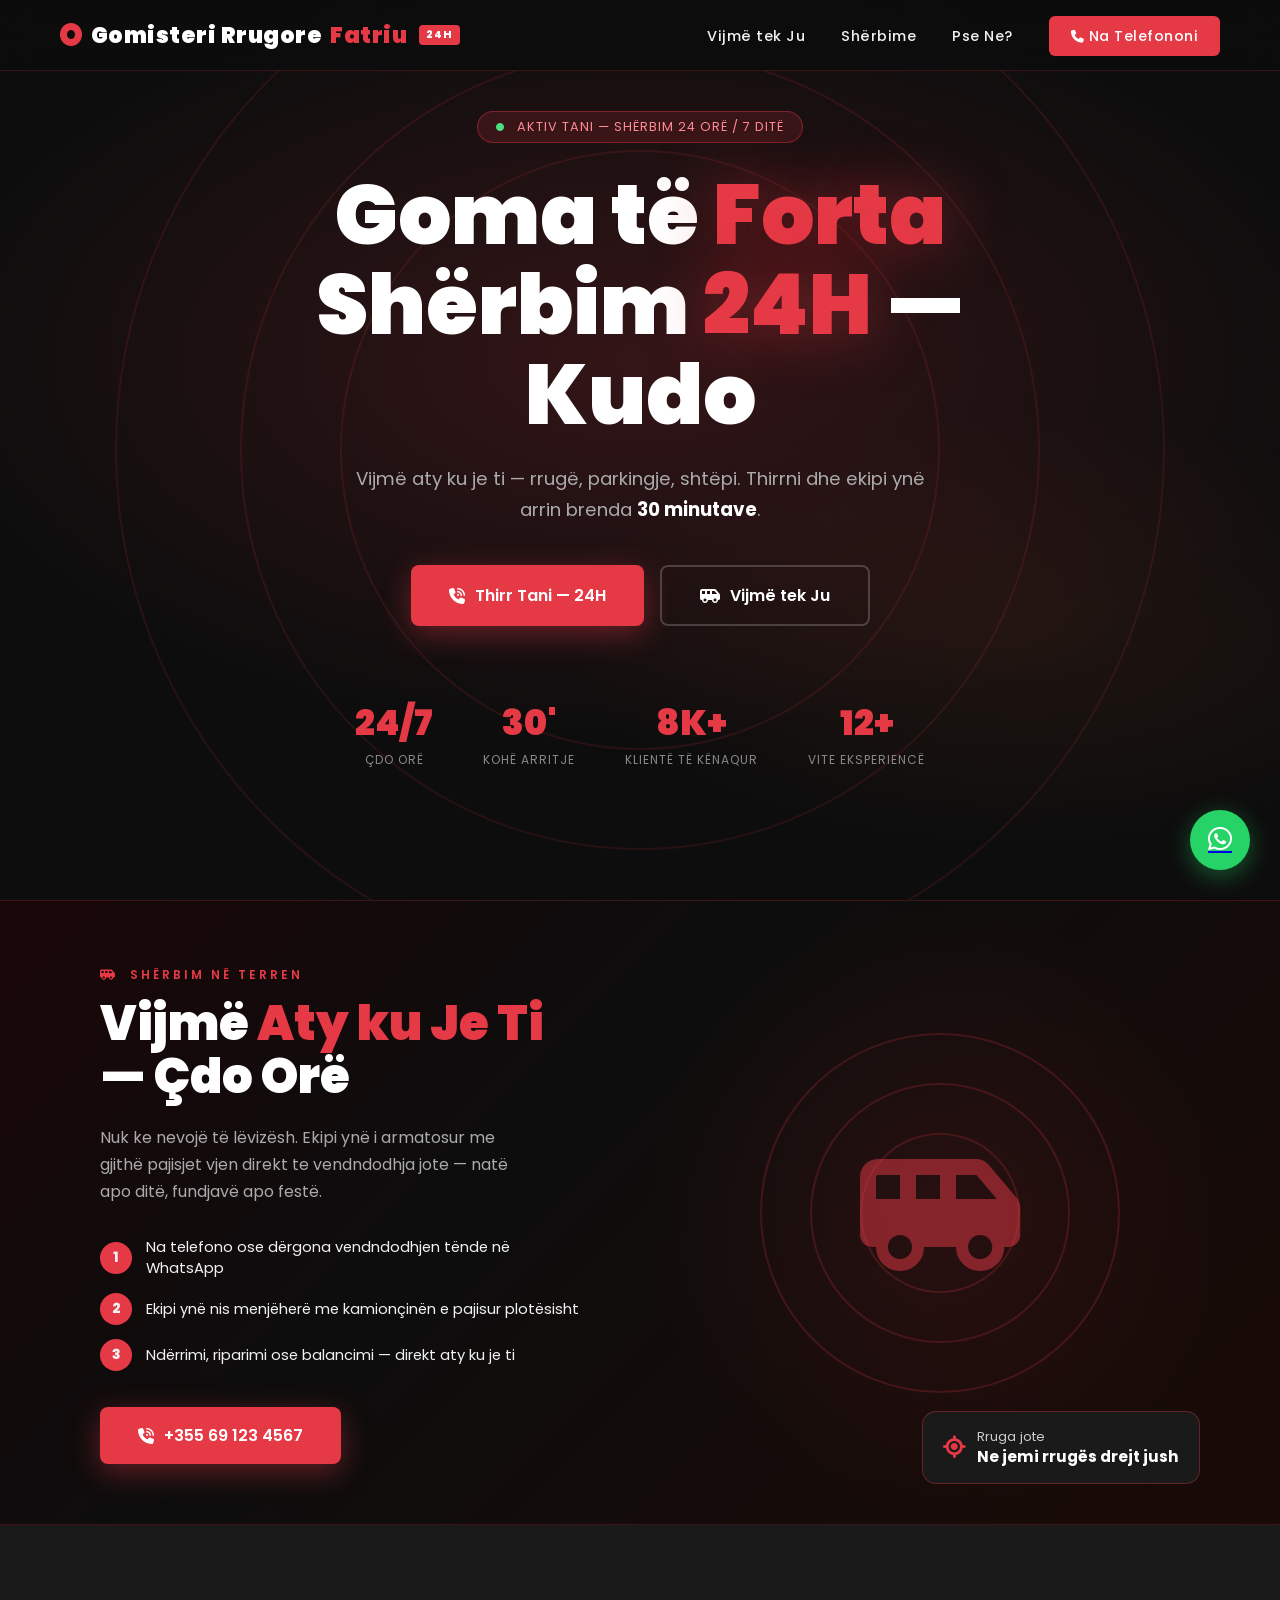
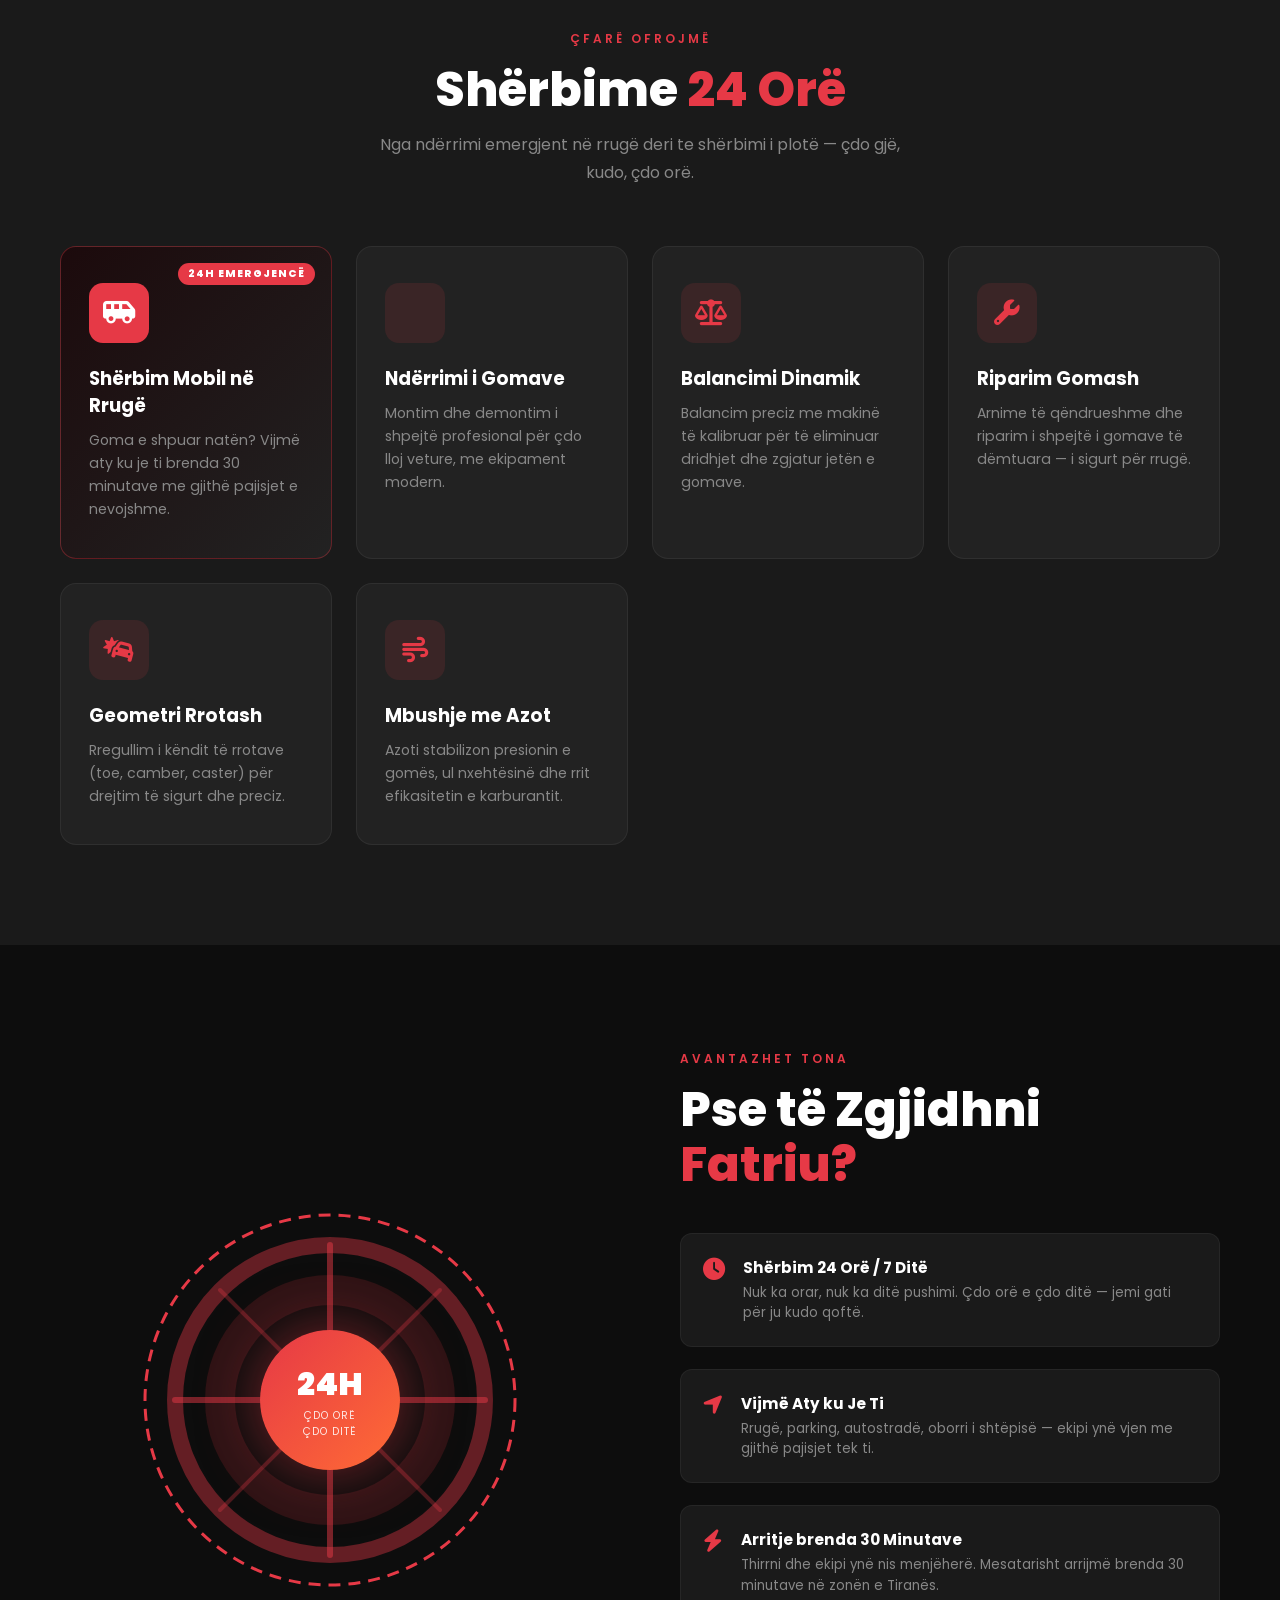
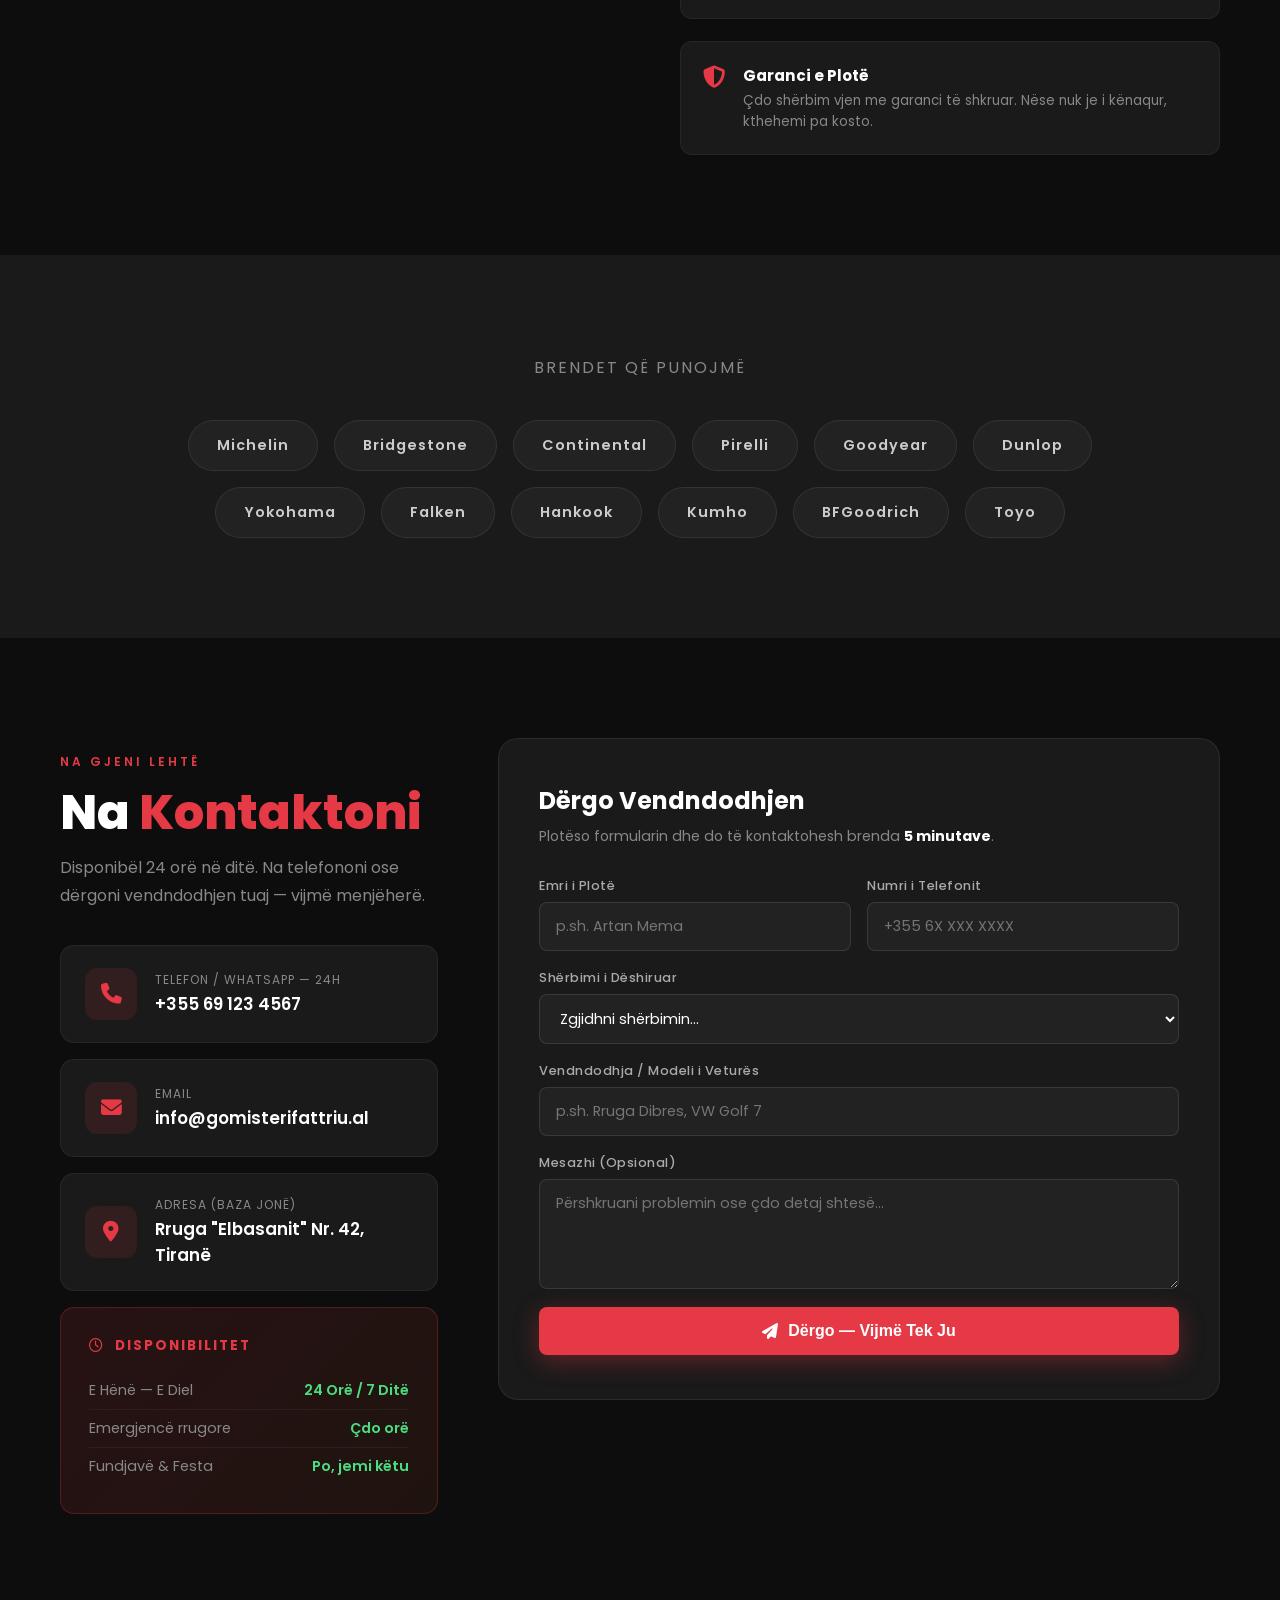
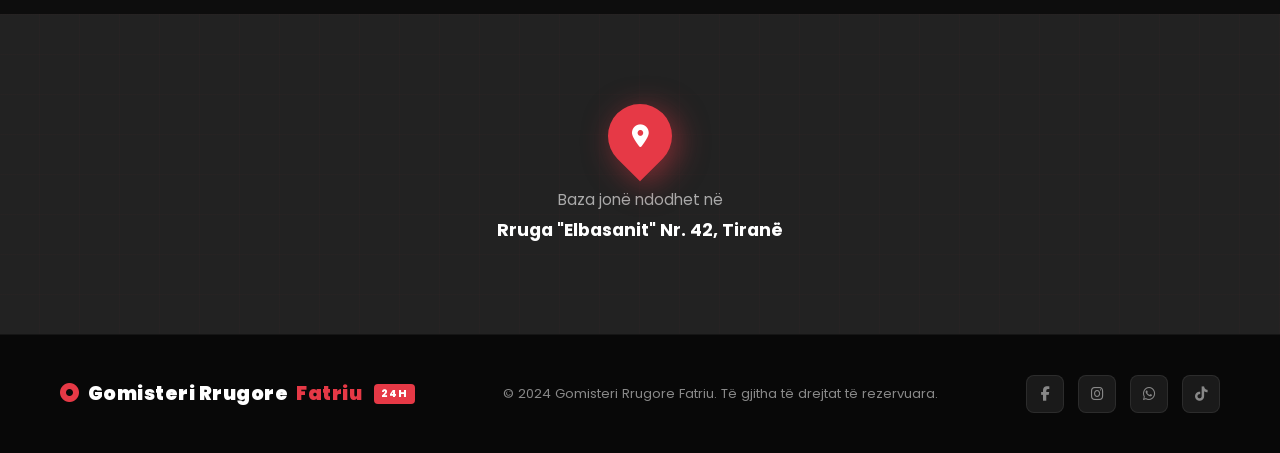
==== index.html @ 4b3119c3 "Split index.html into 9 separate section partials loaded via fetch" ====
<!DOCTYPE html>
<html lang="sq">
<head>
  <meta charset="UTF-8" />
  <meta name="viewport" content="width=device-width, initial-scale=1.0" />
  <title>Gomisteri Rrugore Fatriu – Shërbim 24H</title>

  <!-- Fonts & Icons -->
  <link href="https://fonts.googleapis.com/css2?family=Poppins:wght@300;400;600;700;900&display=swap" rel="stylesheet" />
  <link rel="stylesheet" href="https://cdnjs.cloudflare.com/ajax/libs/font-awesome/6.5.0/css/all.min.css" />

  <!-- Styles (one file per section) -->
  <link rel="stylesheet" href="css/base.css" />
  <link rel="stylesheet" href="css/navbar.css" />
  <link rel="stylesheet" href="css/hero.css" />
  <link rel="stylesheet" href="css/mobile.css" />
  <link rel="stylesheet" href="css/services.css" />
  <link rel="stylesheet" href="css/why-us.css" />
  <link rel="stylesheet" href="css/brands.css" />
  <link rel="stylesheet" href="css/contact.css" />
  <link rel="stylesheet" href="css/footer.css" />
  <link rel="stylesheet" href="css/responsive.css" />
</head>
<body>

  <!-- Sections are loaded dynamically by js/loader.js -->
  <div data-section="navbar"></div>
  <div data-section="hero"></div>
  <div data-section="mobile"></div>
  <div data-section="services"></div>
  <div data-section="why-us"></div>
  <div data-section="brands"></div>
  <div data-section="contact"></div>
  <div data-section="map"></div>
  <div data-section="footer"></div>

  <!-- main.js first (defines initApp + submitForm), loader.js second (calls initApp) -->
  <script src="js/main.js"></script>
  <script src="js/loader.js"></script>
</body>
</html>
---- css/base.css ----
*, *::before, *::after { margin: 0; padding: 0; box-sizing: border-box; }

:root {
  --red:    #e63946;
  --dark:   #0d0d0d;
  --dark2:  #1a1a1a;
  --dark3:  #222;
  --gray:   #888;
  --light:  #f1f1f1;
  --white:  #fff;
  --accent: #ff6b35;
  --green:  #25d366;
}

html { scroll-behavior: smooth; }

body {
  font-family: 'Poppins', sans-serif;
  background: var(--dark);
  color: var(--white);
  overflow-x: hidden;
}

::-webkit-scrollbar { width: 6px; }
::-webkit-scrollbar-track { background: var(--dark); }
::-webkit-scrollbar-thumb { background: var(--red); border-radius: 3px; }

section { padding: 100px 60px; }

.section-label {
  display: inline-block;
  font-size: .75rem;
  letter-spacing: 3px;
  text-transform: uppercase;
  color: var(--red);
  font-weight: 600;
  margin-bottom: 14px;
}

.section-title {
  font-size: clamp(2rem, 4vw, 3rem);
  font-weight: 800;
  line-height: 1.15;
}

.section-title span { color: var(--red); }

.section-sub {
  color: var(--gray);
  margin-top: 14px;
  font-size: 1rem;
  line-height: 1.7;
  max-width: 520px;
}

.btn-primary {
  background: var(--red);
  color: var(--white);
  padding: 16px 38px;
  border-radius: 8px;
  font-size: 1rem;
  font-weight: 600;
  text-decoration: none;
  border: none;
  cursor: pointer;
  transition: all .25s;
  box-shadow: 0 8px 30px rgba(230,57,70,0.4);
  display: inline-flex;
  align-items: center;
  gap: 10px;
}
.btn-primary:hover {
  background: #c9232f;
  transform: translateY(-3px);
  box-shadow: 0 14px 40px rgba(230,57,70,0.5);
}

.btn-secondary {
  background: transparent;
  color: var(--white);
  padding: 16px 38px;
  border-radius: 8px;
  font-size: 1rem;
  font-weight: 600;
  text-decoration: none;
  border: 2px solid rgba(255,255,255,0.2);
  cursor: pointer;
  transition: all .25s;
  display: inline-flex;
  align-items: center;
  gap: 10px;
}
.btn-secondary:hover { border-color: var(--red); color: var(--red); transform: translateY(-3px); }

@keyframes fadeUp {
  from { opacity: 0; transform: translateY(30px); }
  to   { opacity: 1; transform: translateY(0); }
}

.reveal {
  opacity: 0;
  transform: translateY(40px);
  transition: opacity .7s ease, transform .7s ease;
}
.reveal.visible { opacity: 1; transform: translateY(0); }
---- css/navbar.css ----
nav {
  position: fixed;
  top: 0;
  width: 100%;
  z-index: 1000;
  display: flex;
  align-items: center;
  justify-content: space-between;
  padding: 18px 60px;
  background: rgba(13,13,13,0.92);
  backdrop-filter: blur(12px);
  border-bottom: 1px solid rgba(230,57,70,0.2);
  transition: all .3s;
}

.logo {
  font-size: 1.4rem;
  font-weight: 900;
  letter-spacing: .5px;
  color: var(--white);
  text-decoration: none;
  display: flex;
  align-items: center;
  gap: 8px;
}
.logo span { color: var(--red); }

.logo .badge-24 {
  background: var(--red);
  color: var(--white);
  font-size: .65rem;
  font-weight: 800;
  padding: 2px 7px;
  border-radius: 4px;
  letter-spacing: 1px;
  margin-left: 4px;
}

.nav-links {
  display: flex;
  gap: 36px;
  list-style: none;
  align-items: center;
}

.nav-links a {
  color: var(--light);
  text-decoration: none;
  font-size: .9rem;
  font-weight: 500;
  letter-spacing: .5px;
  transition: color .2s;
}
.nav-links a:hover { color: var(--red); }

.nav-cta {
  background: var(--red);
  color: var(--white) !important;
  padding: 10px 22px;
  border-radius: 6px;
  transition: background .2s, transform .2s !important;
}
.nav-cta:hover { background: #c9232f !important; transform: scale(1.05); }
---- css/hero.css ----
.hero {
  min-height: 100vh;
  display: flex;
  align-items: center;
  justify-content: center;
  text-align: center;
  position: relative;
  overflow: hidden;
  padding-top: 80px;
}

.hero-bg {
  position: absolute;
  inset: 0;
  background:
    radial-gradient(ellipse 80% 60% at 50% 40%, rgba(230,57,70,0.18) 0%, transparent 70%),
    radial-gradient(ellipse 60% 40% at 80% 70%, rgba(255,107,53,0.08) 0%, transparent 60%),
    #0d0d0d;
}

.tire-ring {
  position: absolute;
  border-radius: 50%;
  border: 2px solid rgba(230,57,70,0.12);
  animation: pulse-ring 4s ease-in-out infinite;
}
.tire-ring:nth-child(1) { width: 600px;  height: 600px;  top: 50%; left: 50%; transform: translate(-50%,-50%); animation-delay: 0s; }
.tire-ring:nth-child(2) { width: 800px;  height: 800px;  top: 50%; left: 50%; transform: translate(-50%,-50%); animation-delay: .8s; }
.tire-ring:nth-child(3) { width: 1050px; height: 1050px; top: 50%; left: 50%; transform: translate(-50%,-50%); animation-delay: 1.6s; }

@keyframes pulse-ring {
  0%,100% { opacity: .3; transform: translate(-50%,-50%) scale(1); }
  50%      { opacity: .7; transform: translate(-50%,-50%) scale(1.03); }
}

.hero-content {
  position: relative;
  z-index: 2;
  max-width: 860px;
  padding: 0 20px;
}

.hero-badge {
  display: inline-flex;
  align-items: center;
  gap: 8px;
  background: rgba(230,57,70,0.15);
  border: 1px solid rgba(230,57,70,0.4);
  padding: 6px 18px;
  border-radius: 50px;
  font-size: .8rem;
  color: #ff8a93;
  margin-bottom: 28px;
  letter-spacing: 1px;
  text-transform: uppercase;
  animation: fadeUp .8s ease both;
}

.hero h1 {
  font-size: clamp(2.6rem, 6.5vw, 5.2rem);
  font-weight: 900;
  line-height: 1.08;
  animation: fadeUp .9s ease .1s both;
}
.hero h1 .highlight {
  color: var(--red);
  text-shadow: 0 0 60px rgba(230,57,70,0.5);
}

.hero p {
  font-size: 1.15rem;
  color: #aaa;
  max-width: 580px;
  margin: 22px auto 40px;
  line-height: 1.7;
  animation: fadeUp 1s ease .2s both;
}

.hero-btns {
  display: flex;
  gap: 16px;
  justify-content: center;
  flex-wrap: wrap;
  animation: fadeUp 1s ease .3s both;
}

.hero-stats {
  display: flex;
  justify-content: center;
  gap: 50px;
  margin-top: 70px;
  animation: fadeUp 1s ease .5s both;
  flex-wrap: wrap;
}

.stat { text-align: center; }
.stat-num { font-size: 2.2rem; font-weight: 900; color: var(--red); }
.stat-label { font-size: .75rem; color: var(--gray); text-transform: uppercase; letter-spacing: 1px; margin-top: 2px; }
---- css/mobile.css ----
.mobile-banner {
  background: linear-gradient(135deg, #1a0608 0%, #0d0d0d 40%, #1a0a06 100%);
  border-top: 1px solid rgba(230,57,70,0.2);
  border-bottom: 1px solid rgba(230,57,70,0.2);
  overflow: hidden;
}

.mobile-banner-inner {
  max-width: 1200px;
  margin: 0 auto;
  display: grid;
  grid-template-columns: 1fr 1fr;
  align-items: center;
  min-height: 420px;
}

.mobile-banner-text { padding: 60px; }
.mobile-banner-text h2 {
  font-size: clamp(2rem, 4vw, 3rem);
  font-weight: 900;
  line-height: 1.1;
  margin-bottom: 20px;
}
.mobile-banner-text h2 .hl { color: var(--red); }
.mobile-banner-text p {
  color: #aaa;
  font-size: 1rem;
  line-height: 1.7;
  margin-bottom: 32px;
  max-width: 440px;
}

.mobile-steps { display: flex; flex-direction: column; gap: 14px; margin-bottom: 36px; }

.mobile-step {
  display: flex;
  align-items: center;
  gap: 14px;
  font-size: .92rem;
  color: var(--light);
}

.mobile-step-num {
  width: 32px;
  height: 32px;
  border-radius: 50%;
  background: var(--red);
  font-weight: 800;
  font-size: .85rem;
  display: flex;
  align-items: center;
  justify-content: center;
  flex-shrink: 0;
}

/* ─── Visual side ─── */
.mobile-banner-visual {
  position: relative;
  display: flex;
  align-items: center;
  justify-content: center;
  background: radial-gradient(ellipse 70% 70% at 50% 50%, rgba(230,57,70,0.1) 0%, transparent 70%);
  height: 100%;
  min-height: 420px;
}

.van-icon-wrap {
  font-size: 9rem;
  color: rgba(230,57,70,0.15);
  position: absolute;
  animation: float-van 3s ease-in-out infinite;
}
@keyframes float-van {
  0%,100% { transform: translateY(0); }
  50%      { transform: translateY(-18px); }
}

.pulse-circles { position: absolute; }
.pulse-c {
  position: absolute;
  border-radius: 50%;
  border: 2px solid rgba(230,57,70,0.2);
  transform: translate(-50%,-50%);
  animation: pulse-out 2.5s ease-out infinite;
}
.pulse-c:nth-child(1) { width: 160px; height: 160px; animation-delay: 0s; }
.pulse-c:nth-child(2) { width: 260px; height: 260px; animation-delay: .6s; }
.pulse-c:nth-child(3) { width: 360px; height: 360px; animation-delay: 1.2s; }
@keyframes pulse-out {
  0%   { opacity: .8; transform: translate(-50%,-50%) scale(.6); }
  100% { opacity: 0;  transform: translate(-50%,-50%) scale(1); }
}

.location-badge {
  position: absolute;
  bottom: 40px;
  right: 40px;
  background: var(--dark2);
  border: 1px solid rgba(230,57,70,0.35);
  border-radius: 14px;
  padding: 16px 20px;
  display: flex;
  align-items: center;
  gap: 12px;
  animation: fadeUp 1s ease .4s both;
}
.location-badge i { color: var(--red); font-size: 1.4rem; }
.location-badge span { font-size: .82rem; color: #ccc; line-height: 1.4; }
.location-badge strong { display: block; color: var(--white); font-size: .95rem; }
---- css/services.css ----
#sherbime { background: var(--dark2); }

.services-header { text-align: center; margin-bottom: 60px; }
.services-header .section-sub { margin: 14px auto 0; }

.services-grid {
  display: grid;
  grid-template-columns: repeat(auto-fit, minmax(260px, 1fr));
  gap: 24px;
  max-width: 1200px;
  margin: 0 auto;
}

.service-card {
  background: var(--dark3);
  border-radius: 16px;
  padding: 36px 28px;
  border: 1px solid rgba(255,255,255,0.06);
  transition: all .3s;
  position: relative;
  overflow: hidden;
  cursor: default;
}

.service-card.featured {
  border-color: rgba(230,57,70,0.35);
  background: linear-gradient(135deg, #1c0a0c, var(--dark3));
}

.service-badge-top {
  position: absolute;
  top: 16px;
  right: 16px;
  background: var(--red);
  color: var(--white);
  font-size: .65rem;
  font-weight: 800;
  padding: 3px 10px;
  border-radius: 20px;
  letter-spacing: 1px;
  text-transform: uppercase;
}

.service-card::before {
  content: '';
  position: absolute;
  inset: 0;
  background: linear-gradient(135deg, rgba(230,57,70,0.08), transparent);
  opacity: 0;
  transition: opacity .3s;
}

.service-card:hover {
  transform: translateY(-8px);
  border-color: rgba(230,57,70,0.4);
  box-shadow: 0 20px 50px rgba(0,0,0,0.4);
}
.service-card:hover::before { opacity: 1; }

.service-icon {
  width: 60px;
  height: 60px;
  background: rgba(230,57,70,0.12);
  border-radius: 14px;
  display: flex;
  align-items: center;
  justify-content: center;
  font-size: 1.6rem;
  color: var(--red);
  margin-bottom: 22px;
  transition: all .3s;
}

.service-card.featured .service-icon { background: var(--red); color: var(--white); }
.service-card:hover .service-icon    { background: var(--red); color: var(--white); }

.service-card h3 { font-size: 1.15rem; font-weight: 700; margin-bottom: 10px; }
.service-card p  { font-size: .88rem; color: var(--gray); line-height: 1.65; }
---- css/why-us.css ----
#pse-ne { background: var(--dark); }

.why-wrapper {
  max-width: 1200px;
  margin: 0 auto;
  display: grid;
  grid-template-columns: 1fr 1fr;
  gap: 80px;
  align-items: center;
}

.why-visual {
  position: relative;
  display: flex;
  align-items: center;
  justify-content: center;
}

.tire-svg {
  width: 380px;
  height: 380px;
  animation: spin-slow 20s linear infinite;
}
@keyframes spin-slow {
  from { transform: rotate(0deg); }
  to   { transform: rotate(360deg); }
}

.tire-center-badge {
  position: absolute;
  width: 140px;
  height: 140px;
  background: linear-gradient(135deg, var(--red), var(--accent));
  border-radius: 50%;
  display: flex;
  flex-direction: column;
  align-items: center;
  justify-content: center;
  text-align: center;
  box-shadow: 0 0 60px rgba(230,57,70,0.5);
}
.tire-center-badge .big   { font-size: 2rem; font-weight: 900; }
.tire-center-badge .small { font-size: .65rem; letter-spacing: 1px; opacity: .85; }

.why-list { display: flex; flex-direction: column; gap: 22px; margin-top: 40px; }

.why-item {
  display: flex;
  gap: 18px;
  align-items: flex-start;
  background: var(--dark2);
  padding: 22px;
  border-radius: 12px;
  border: 1px solid rgba(255,255,255,0.05);
  transition: border-color .3s;
}
.why-item:hover { border-color: rgba(230,57,70,0.3); }

.why-icon { font-size: 1.4rem; color: var(--red); margin-top: 2px; flex-shrink: 0; }
.why-item h4 { font-size: .95rem; font-weight: 700; margin-bottom: 4px; }
.why-item p  { font-size: .83rem; color: var(--gray); line-height: 1.55; }
---- css/brands.css ----
#brendet { background: var(--dark2); text-align: center; }

.brands-title {
  font-size: 1rem;
  color: var(--gray);
  letter-spacing: 2px;
  text-transform: uppercase;
  margin-bottom: 40px;
}

.brands-row {
  display: flex;
  flex-wrap: wrap;
  justify-content: center;
  align-items: center;
  gap: 16px;
  max-width: 1000px;
  margin: 0 auto;
}

.brand-pill {
  padding: 14px 28px;
  border-radius: 50px;
  background: var(--dark3);
  border: 1px solid rgba(255,255,255,0.08);
  font-size: .9rem;
  font-weight: 600;
  color: #ccc;
  letter-spacing: 1px;
  transition: all .25s;
}
.brand-pill:hover { border-color: var(--red); color: var(--white); transform: scale(1.05); }
---- css/contact.css ----
#kontakt { background: var(--dark); }

.contact-wrapper {
  max-width: 1200px;
  margin: 0 auto;
  display: grid;
  grid-template-columns: 1fr 1.3fr;
  gap: 60px;
  align-items: start;
}

/* ─── Info side ─── */
.contact-info { padding-top: 10px; }
.contact-info .section-sub { max-width: 100%; }

.contact-cards { display: flex; flex-direction: column; gap: 16px; margin-top: 36px; }

.contact-card {
  display: flex;
  align-items: center;
  gap: 18px;
  background: var(--dark2);
  border-radius: 14px;
  padding: 22px 24px;
  border: 1px solid rgba(255,255,255,0.06);
  text-decoration: none;
  transition: all .3s;
}
.contact-card:hover {
  border-color: rgba(230,57,70,0.5);
  transform: translateX(6px);
  box-shadow: 0 8px 30px rgba(0,0,0,0.3);
}

.contact-card-icon {
  width: 52px;
  height: 52px;
  border-radius: 12px;
  background: rgba(230,57,70,0.12);
  display: flex;
  align-items: center;
  justify-content: center;
  font-size: 1.3rem;
  color: var(--red);
  flex-shrink: 0;
  transition: all .3s;
}
.contact-card:hover .contact-card-icon { background: var(--red); color: var(--white); }

.contact-card-text .label { font-size: .75rem; color: var(--gray); text-transform: uppercase; letter-spacing: 1px; }
.contact-card-text .value { font-size: 1.05rem; font-weight: 600; color: var(--white); margin-top: 2px; }

.hours-card {
  background: linear-gradient(135deg, rgba(230,57,70,0.12), rgba(255,107,53,0.08));
  border: 1px solid rgba(230,57,70,0.25);
  border-radius: 14px;
  padding: 28px;
  margin-top: 16px;
}
.hours-card h4 { font-size: .85rem; color: var(--red); text-transform: uppercase; letter-spacing: 2px; margin-bottom: 16px; }

.hours-row {
  display: flex;
  justify-content: space-between;
  padding: 8px 0;
  border-bottom: 1px solid rgba(255,255,255,0.05);
  font-size: .9rem;
}
.hours-row:last-child { border-bottom: none; }
.hours-row .day  { color: var(--gray); }
.hours-row .time { font-weight: 600; }
.hours-row .time.always { color: #4ade80; }

/* ─── Form side ─── */
.contact-form-box {
  background: var(--dark2);
  border-radius: 20px;
  padding: 44px 40px;
  border: 1px solid rgba(255,255,255,0.07);
}
.contact-form-box h3 { font-size: 1.5rem; font-weight: 700; margin-bottom: 8px; }
.contact-form-box > p { font-size: .88rem; color: var(--gray); margin-bottom: 30px; }

.form-row { display: grid; grid-template-columns: 1fr 1fr; gap: 16px; }

.form-group { display: flex; flex-direction: column; gap: 7px; margin-bottom: 18px; }
.form-group label { font-size: .8rem; color: #aaa; font-weight: 500; letter-spacing: .5px; }

.form-group input,
.form-group select,
.form-group textarea {
  background: var(--dark3);
  border: 1px solid rgba(255,255,255,0.1);
  color: var(--white);
  border-radius: 8px;
  padding: 13px 16px;
  font-size: .9rem;
  font-family: inherit;
  outline: none;
  transition: border-color .2s, box-shadow .2s;
}
.form-group input:focus,
.form-group select:focus,
.form-group textarea:focus {
  border-color: var(--red);
  box-shadow: 0 0 0 3px rgba(230,57,70,0.15);
}
.form-group select option { background: var(--dark3); }
.form-group textarea { resize: vertical; min-height: 110px; }

.form-submit {
  width: 100%;
  background: var(--red);
  color: var(--white);
  padding: 15px;
  border: none;
  border-radius: 8px;
  font-size: 1rem;
  font-weight: 600;
  cursor: pointer;
  transition: all .25s;
  display: flex;
  align-items: center;
  justify-content: center;
  gap: 10px;
  box-shadow: 0 6px 24px rgba(230,57,70,0.35);
}
.form-submit:hover {
  background: #c9232f;
  transform: translateY(-2px);
  box-shadow: 0 10px 32px rgba(230,57,70,0.45);
}

.success-msg {
  display: none;
  text-align: center;
  padding: 24px;
  background: rgba(34,197,94,0.1);
  border: 1px solid rgba(34,197,94,0.3);
  border-radius: 10px;
  margin-top: 16px;
  color: #4ade80;
}

/* ─── Map ─── */
.map-section { background: var(--dark2); }

.map-container {
  height: 320px;
  background: var(--dark3);
  position: relative;
  overflow: hidden;
  display: flex;
  align-items: center;
  justify-content: center;
}

.map-overlay {
  position: absolute;
  inset: 0;
  background:
    repeating-linear-gradient(0deg,  transparent, transparent 39px, rgba(230,57,70,0.04) 40px),
    repeating-linear-gradient(90deg, transparent, transparent 39px, rgba(230,57,70,0.04) 40px);
}

.map-pin { position: relative; z-index: 2; text-align: center; }

.map-pin-icon {
  width: 64px;
  height: 64px;
  background: var(--red);
  border-radius: 50% 50% 50% 0;
  transform: rotate(-45deg);
  display: flex;
  align-items: center;
  justify-content: center;
  margin: 0 auto;
  box-shadow: 0 8px 30px rgba(230,57,70,0.5);
  animation: bounce-pin 2s ease-in-out infinite;
}
.map-pin-icon i { transform: rotate(45deg); color: var(--white); font-size: 1.4rem; }
@keyframes bounce-pin {
  0%,100% { transform: rotate(-45deg) translateY(0); }
  50%      { transform: rotate(-45deg) translateY(-10px); }
}

.map-pin p      { margin-top: 20px; color: #aaa; font-size: .95rem; }
.map-pin strong { color: var(--white); display: block; font-size: 1.1rem; margin-top: 6px; }
---- css/footer.css ----
footer {
  background: #080808;
  padding: 40px 60px;
  display: flex;
  align-items: center;
  justify-content: space-between;
  border-top: 1px solid rgba(255,255,255,0.05);
  gap: 20px;
  flex-wrap: wrap;
}
footer .logo { font-size: 1.2rem; }
footer p { font-size: .82rem; color: var(--gray); }

.footer-socials { display: flex; gap: 14px; }

.footer-socials a {
  width: 38px;
  height: 38px;
  border-radius: 8px;
  background: var(--dark2);
  border: 1px solid rgba(255,255,255,0.08);
  display: flex;
  align-items: center;
  justify-content: center;
  color: var(--gray);
  font-size: .9rem;
  text-decoration: none;
  transition: all .25s;
}
.footer-socials a:hover {
  background: var(--red);
  border-color: var(--red);
  color: var(--white);
  transform: translateY(-3px);
}

/* ─── Floating WhatsApp ─── */
.whatsapp-float {
  position: fixed;
  bottom: 30px;
  right: 30px;
  z-index: 999;
  display: flex;
  flex-direction: column;
  align-items: flex-end;
  gap: 8px;
}

.whatsapp-tooltip {
  background: var(--dark2);
  color: var(--white);
  border: 1px solid rgba(37,211,102,0.3);
  padding: 8px 14px;
  border-radius: 8px;
  font-size: .8rem;
  white-space: nowrap;
  opacity: 0;
  transform: translateX(10px);
  transition: all .3s;
  pointer-events: none;
}
.whatsapp-float:hover .whatsapp-tooltip { opacity: 1; transform: translateX(0); }

.wa-btn {
  width: 60px;
  height: 60px;
  background: var(--green);
  border-radius: 50%;
  display: flex;
  align-items: center;
  justify-content: center;
  font-size: 1.7rem;
  color: var(--white);
  text-decoration: none;
  box-shadow: 0 6px 24px rgba(37,211,102,0.4);
  transition: transform .3s;
  animation: wa-bounce 3s ease-in-out infinite;
}
.wa-btn:hover { animation: none; transform: scale(1.15); }

@keyframes wa-bounce {
  0%,100% { transform: translateY(0); }
  50%      { transform: translateY(-8px); }
}
---- css/responsive.css ----
@media (max-width: 900px) {
  nav { padding: 16px 24px; }
  .nav-links { display: none; }

  section { padding: 70px 24px; }

  .mobile-banner-inner { grid-template-columns: 1fr; }
  .mobile-banner-visual { display: none; }
  .mobile-banner-text { padding: 50px 24px; }

  .why-wrapper { grid-template-columns: 1fr; gap: 40px; }
  .tire-svg { width: 260px; height: 260px; }

  .contact-wrapper { grid-template-columns: 1fr; }
  .form-row { grid-template-columns: 1fr; }

  footer { padding: 30px 24px; flex-direction: column; text-align: center; }
}
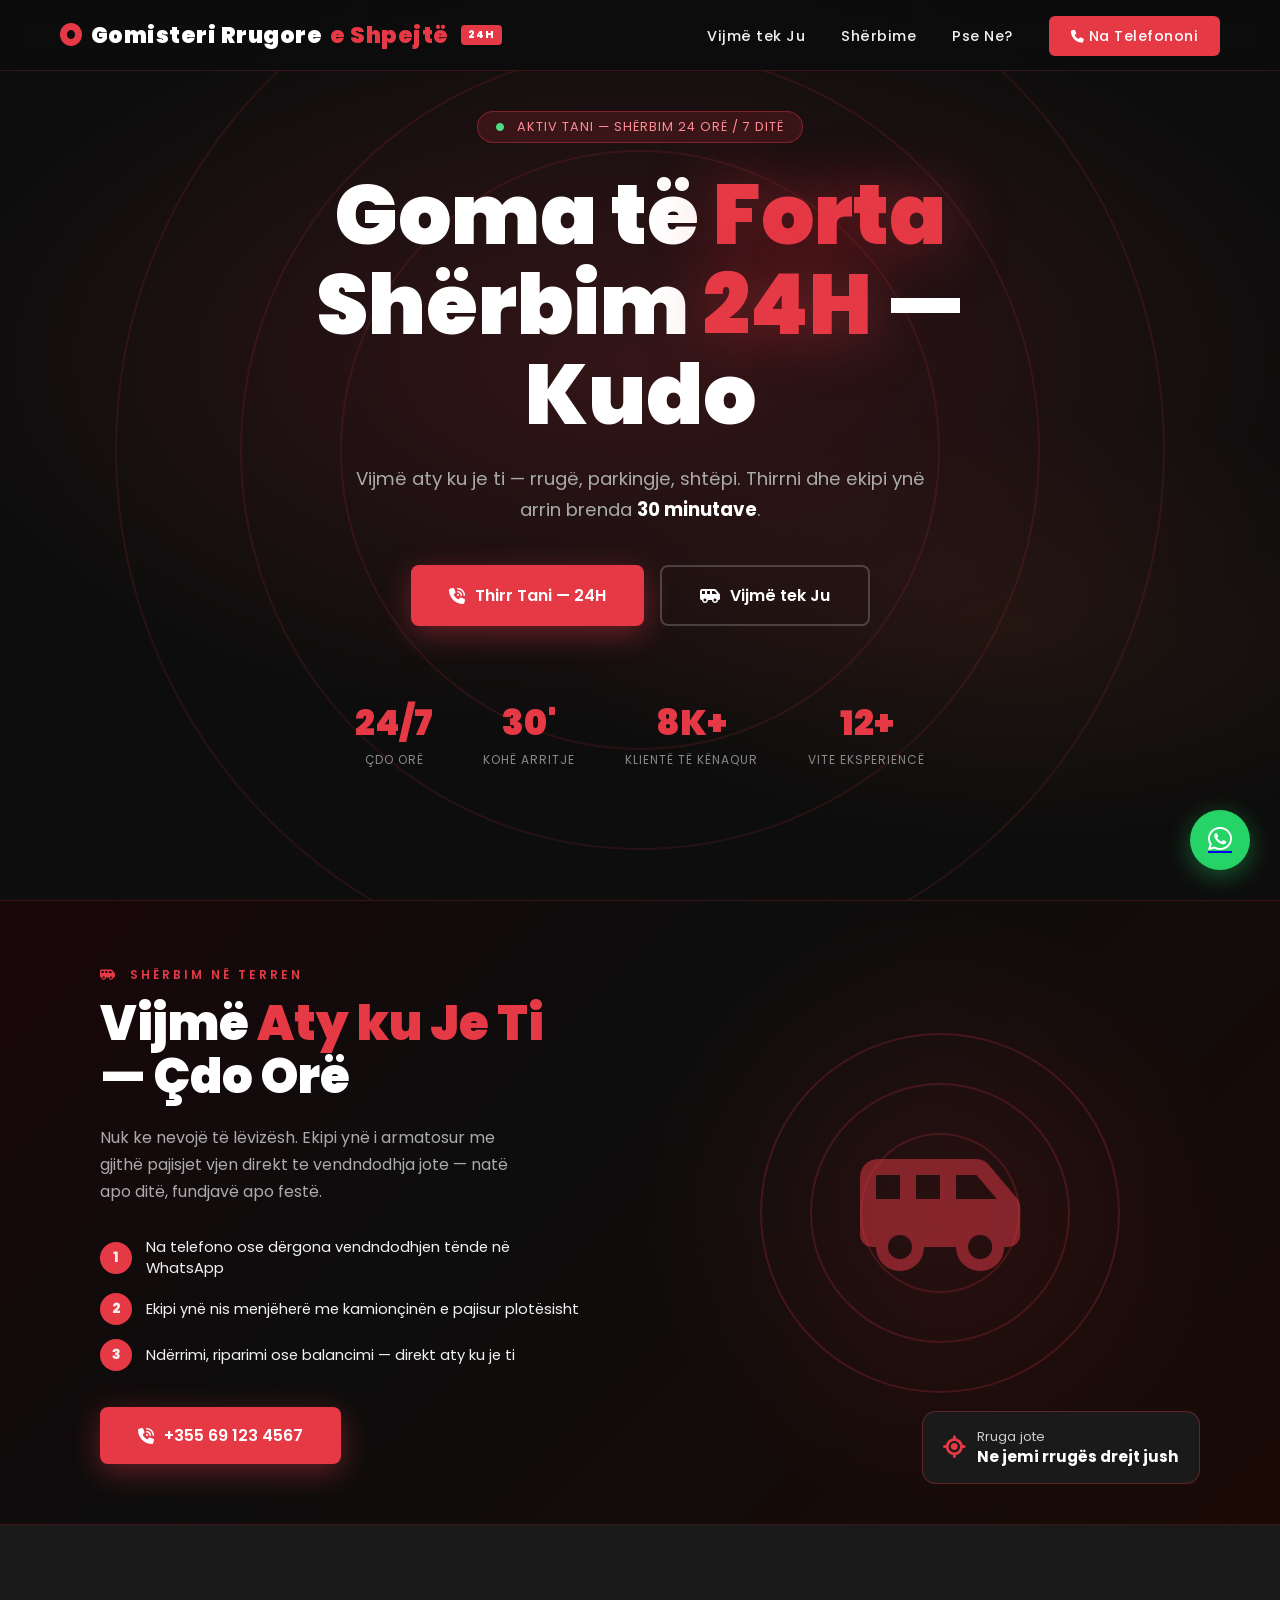
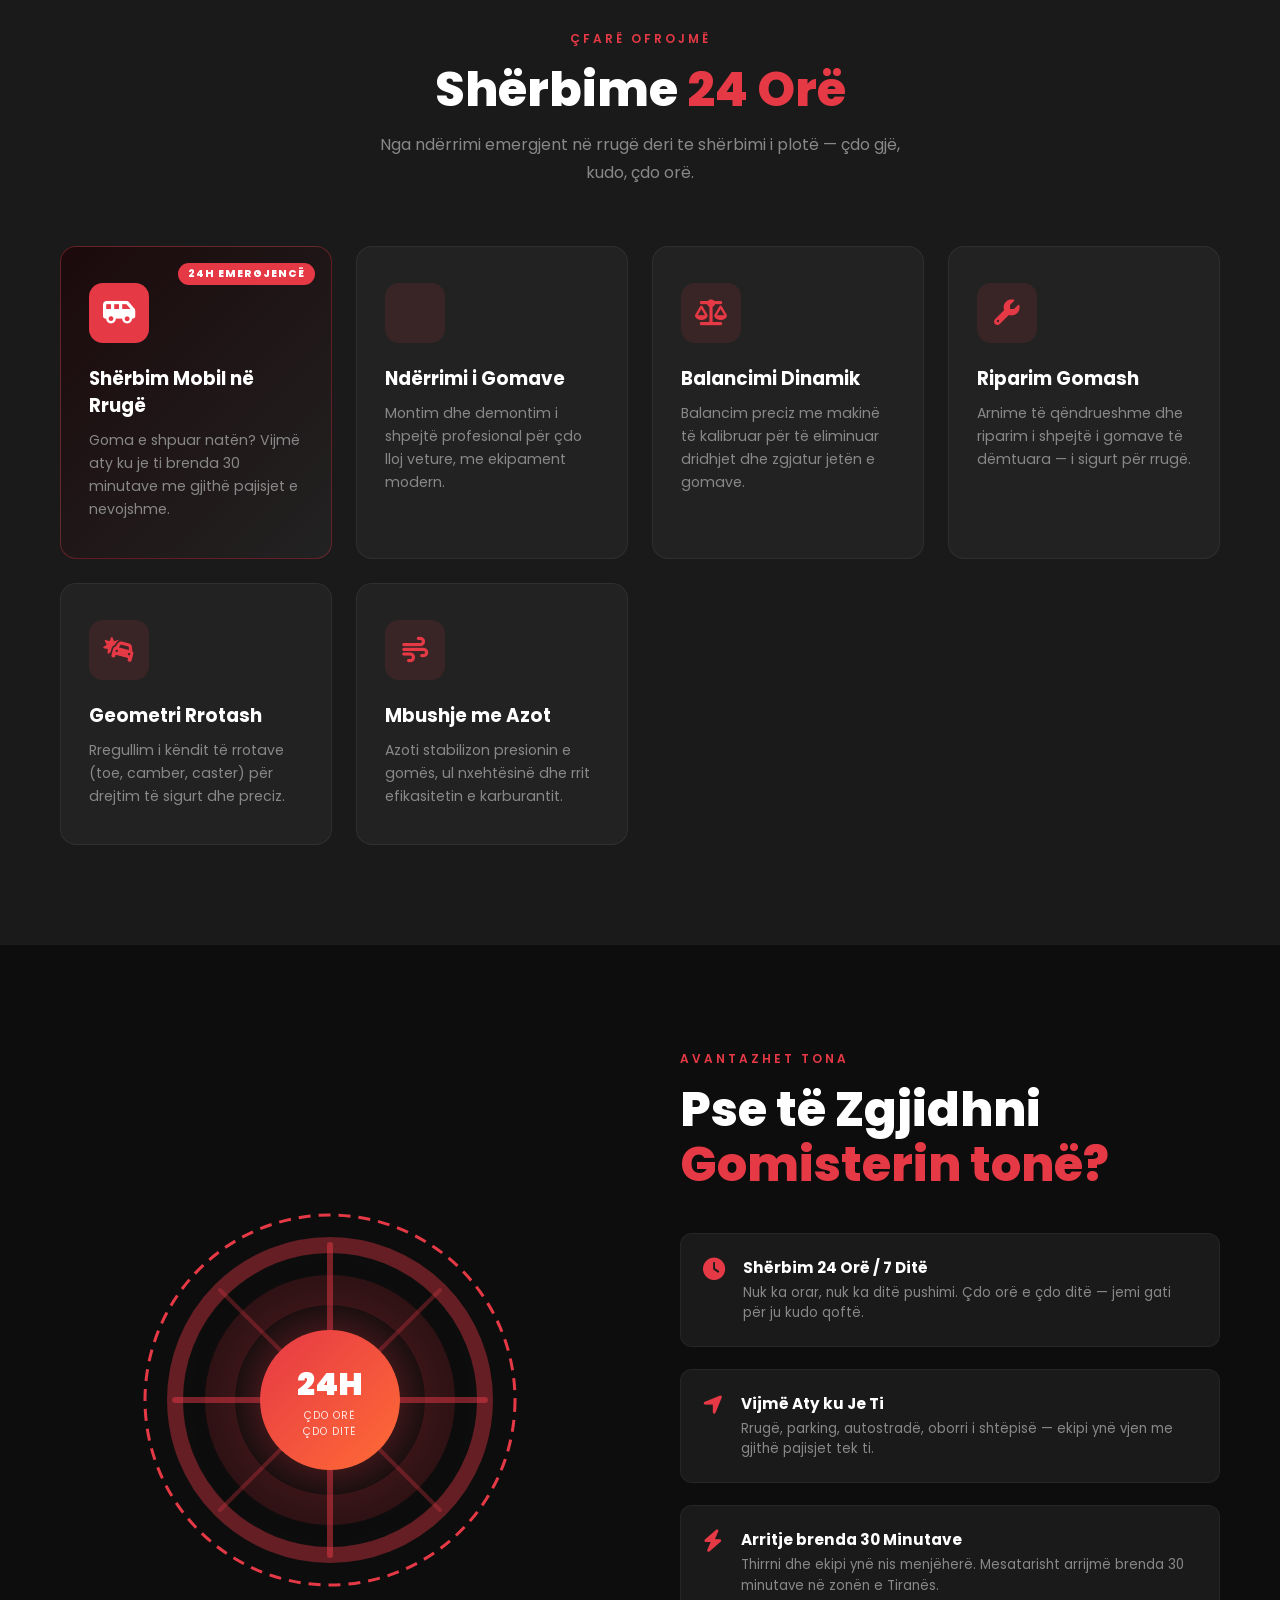
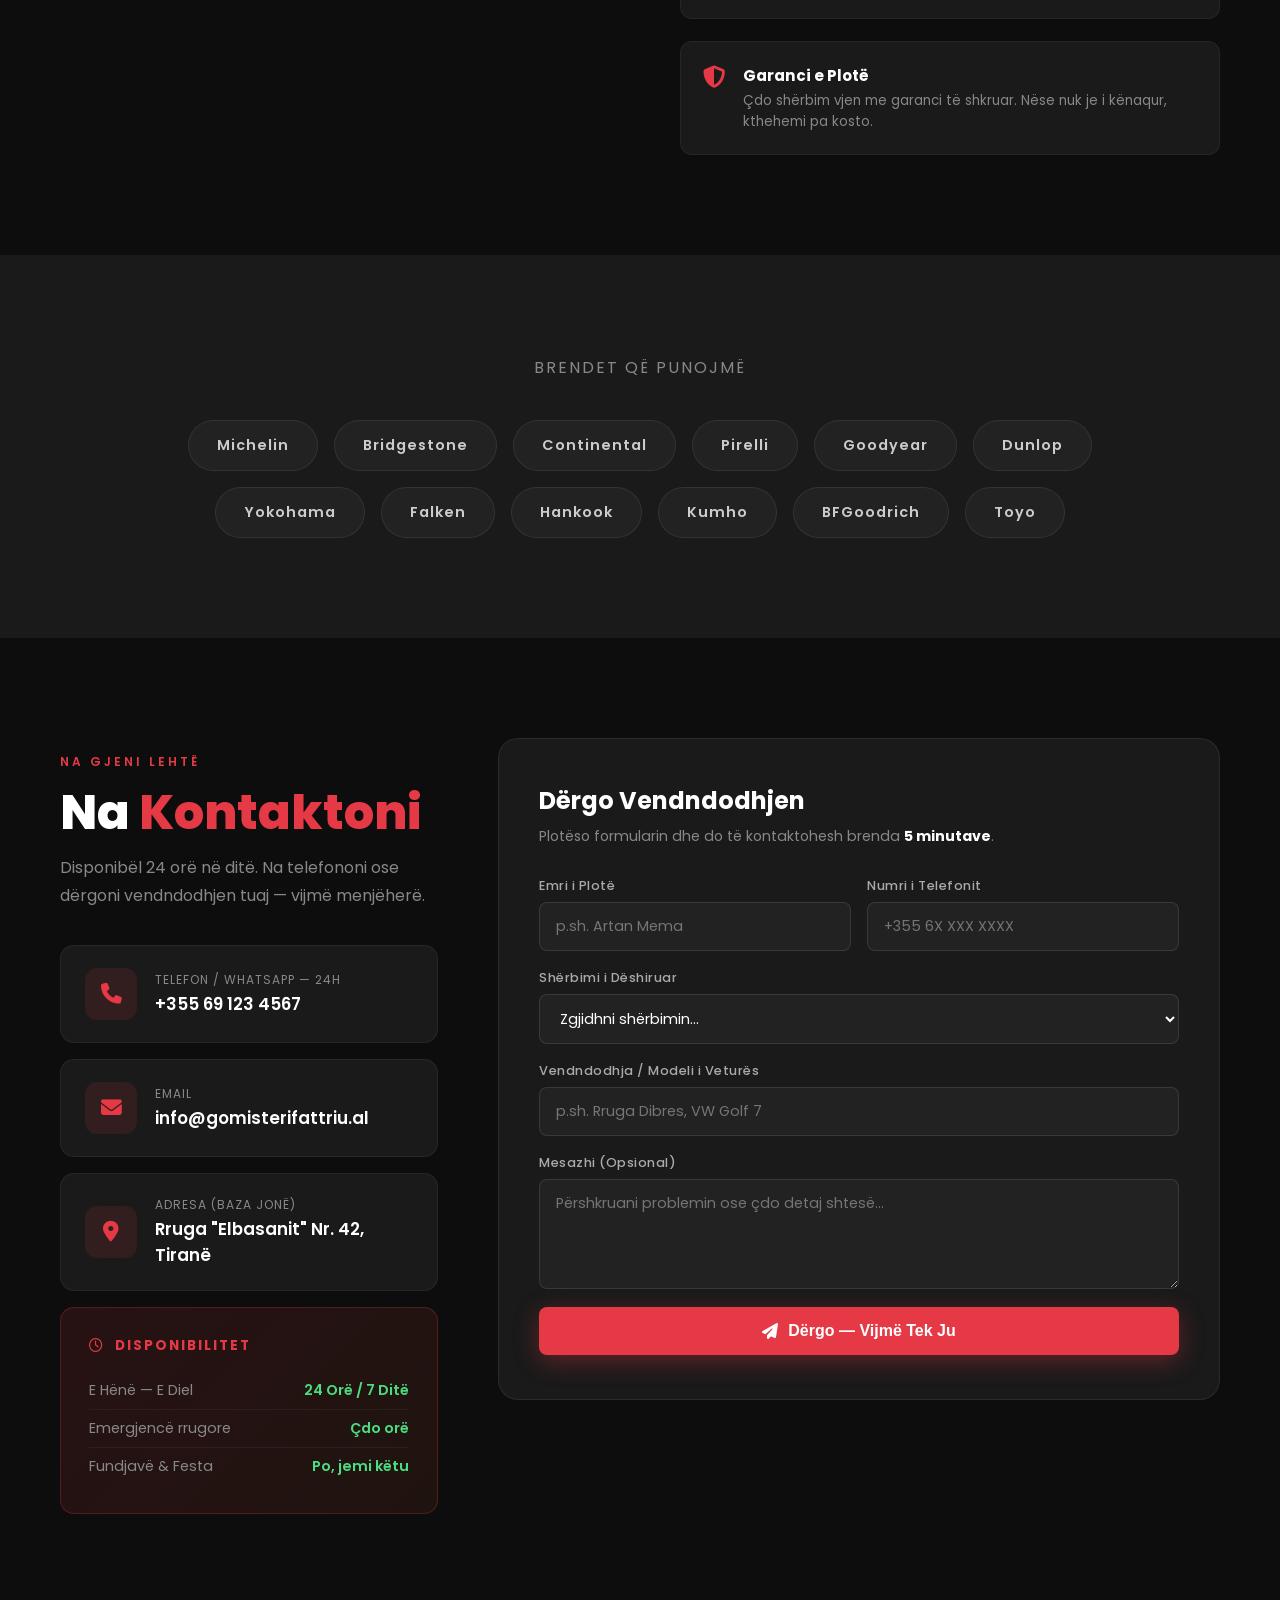
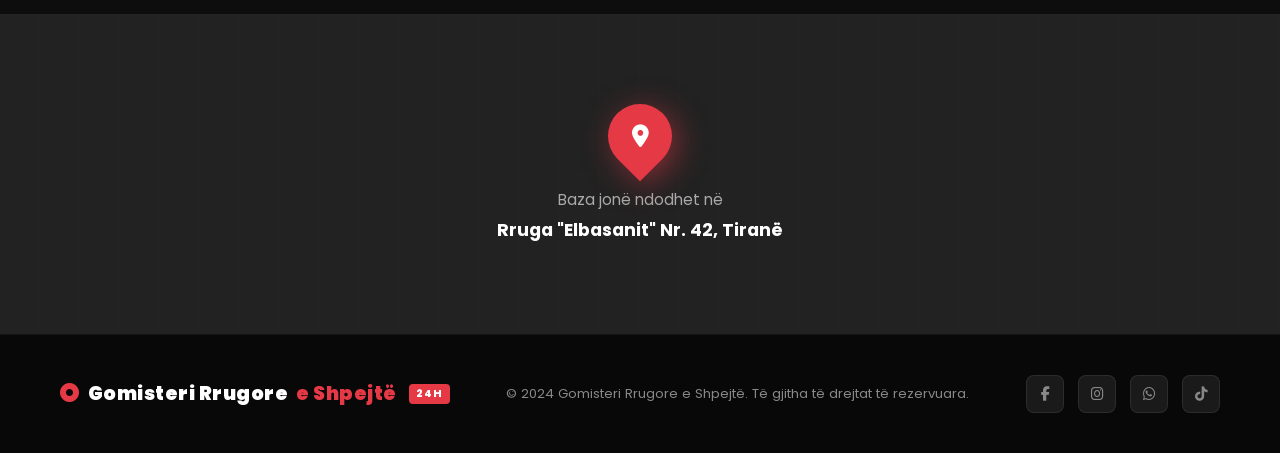
==== commit 7a1cf7cb: "Rename: Fatriu -> Gomisteri Rrugore e Shpejtë" ====
--- a/index.html
+++ b/index.html
@@ -3,7 +3,7 @@
 <head>
   <meta charset="UTF-8" />
   <meta name="viewport" content="width=device-width, initial-scale=1.0" />
-  <title>Gomisteri Rrugore Fatriu – Shërbim 24H</title>
+  <title>Gomisteri Rrugore e Shpejtë – Shërbim 24H</title>
 
   <!-- Fonts & Icons -->
   <link href="https://fonts.googleapis.com/css2?family=Poppins:wght@300;400;600;700;900&display=swap" rel="stylesheet" />
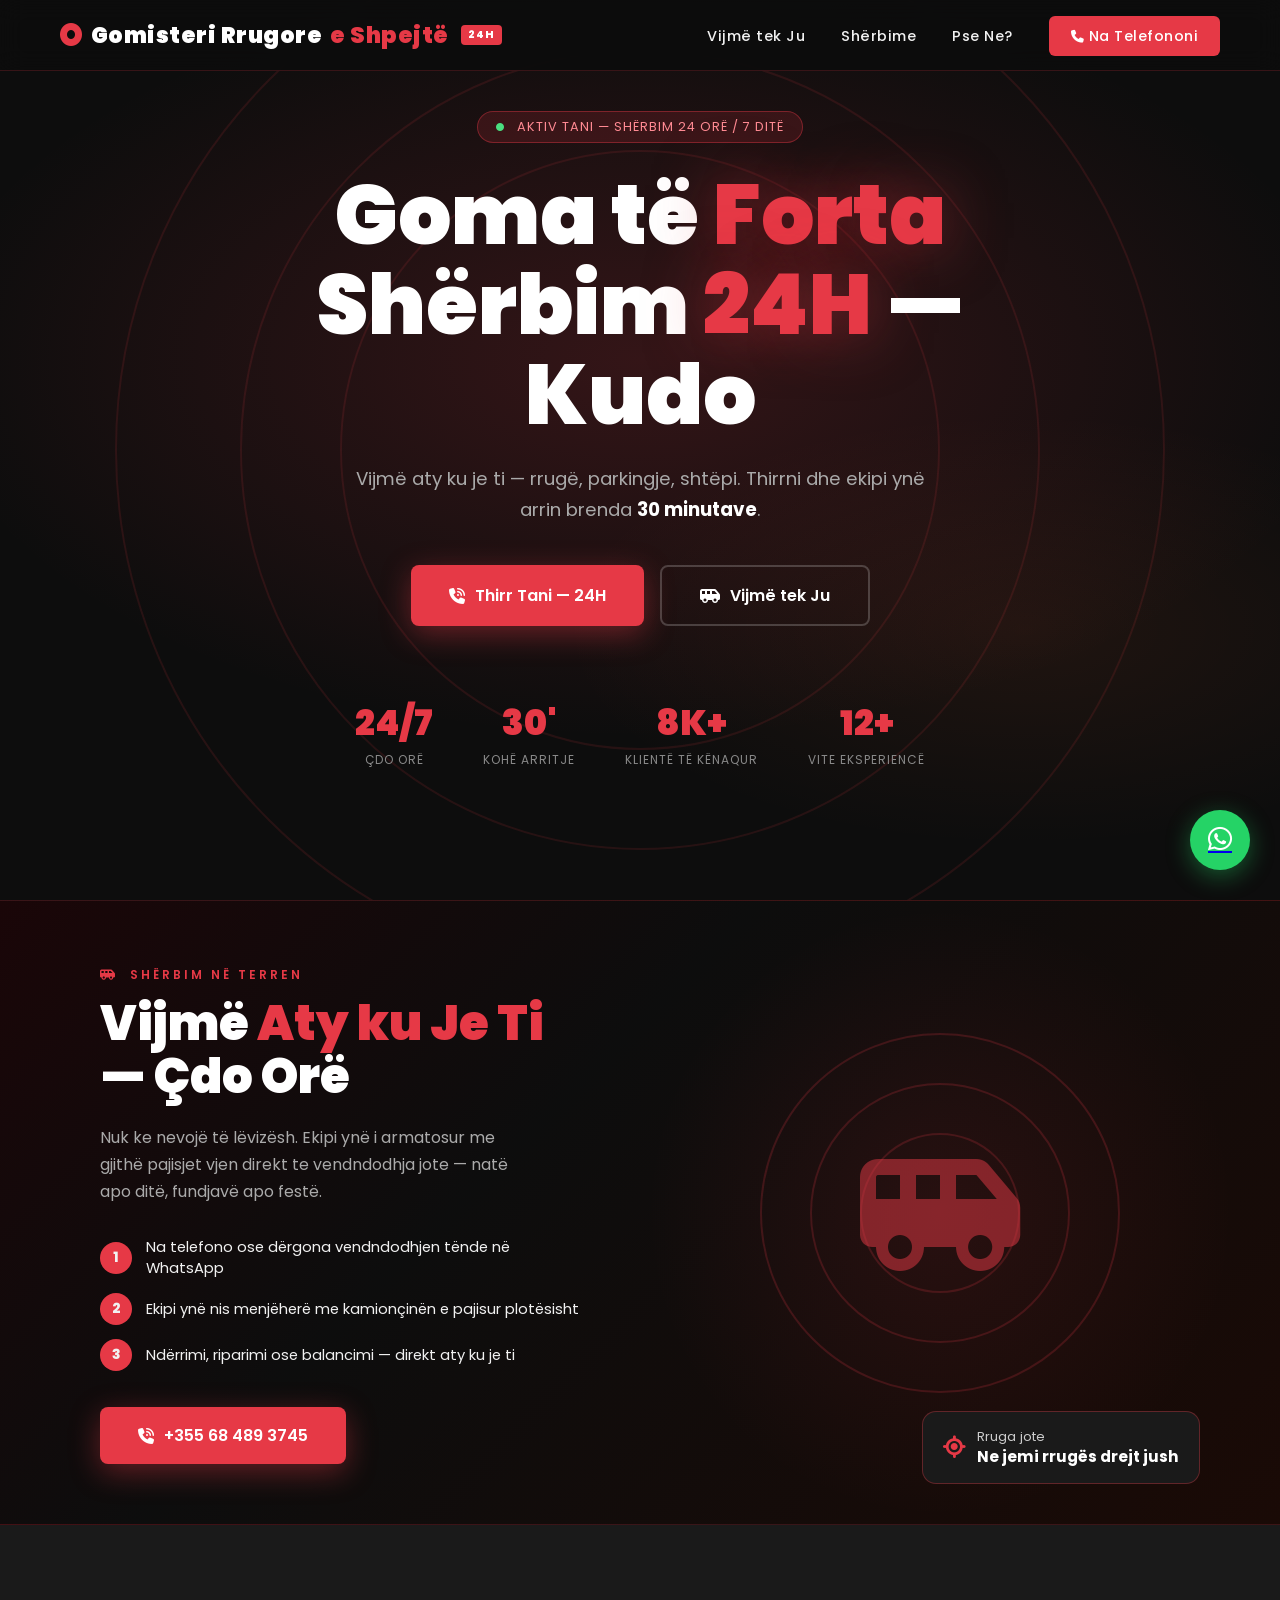
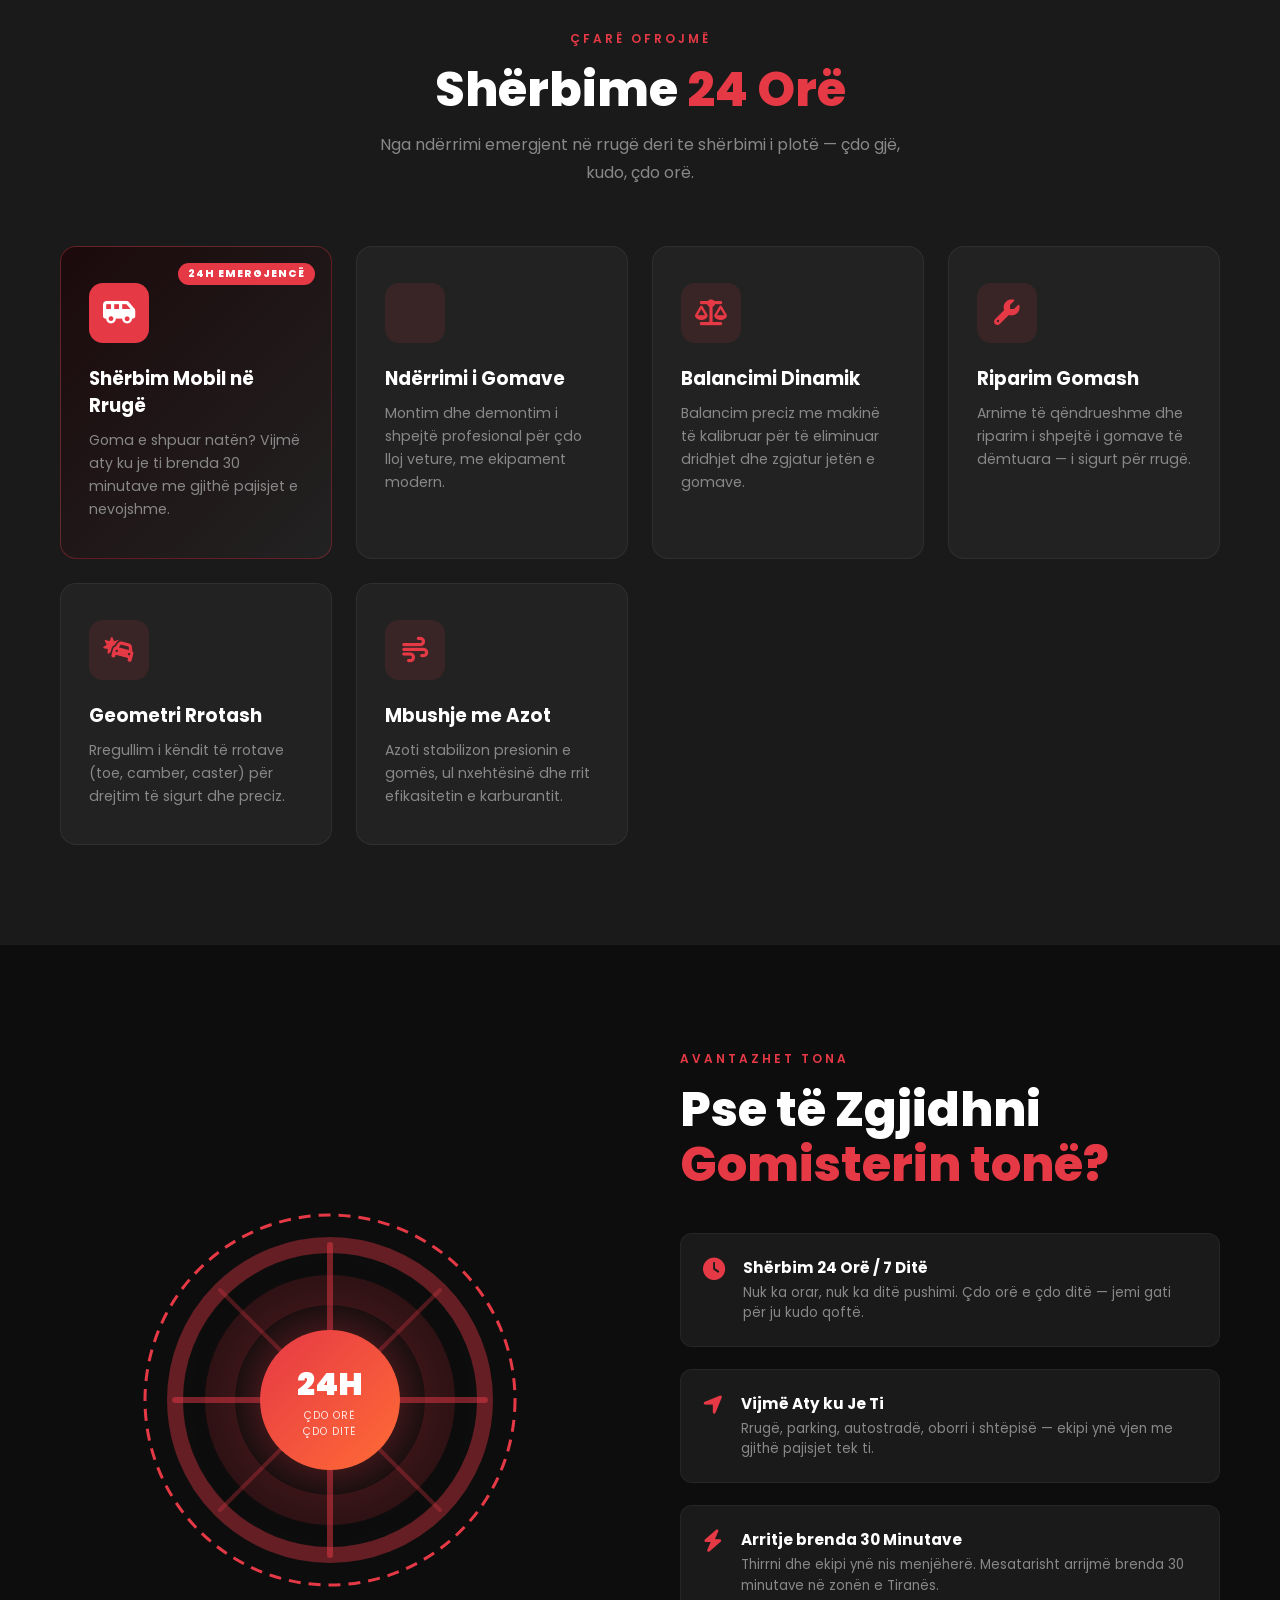
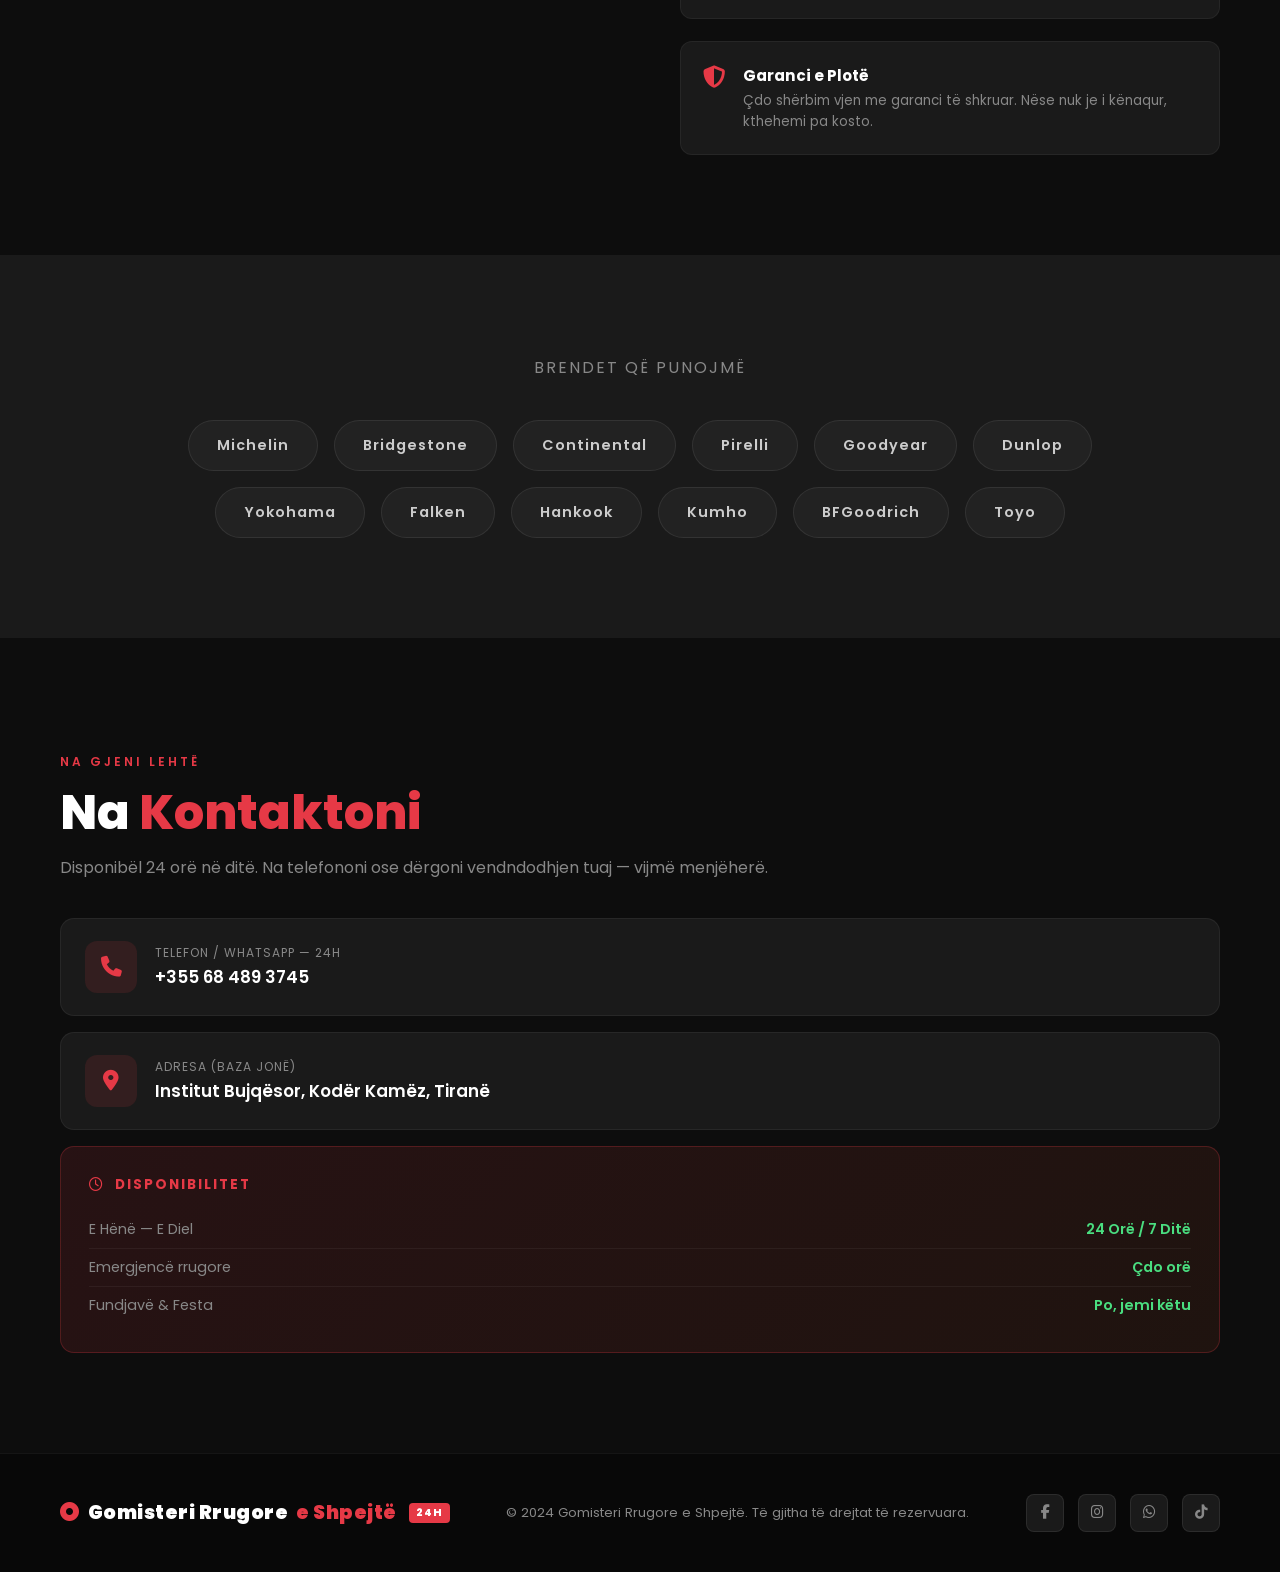
==== commit 51bbec4a: "Fix phone number display in mobile banner" ====
--- a/index.html
+++ b/index.html
@@ -5,11 +5,9 @@
   <meta name="viewport" content="width=device-width, initial-scale=1.0" />
   <title>Gomisteri Rrugore e Shpejtë – Shërbim 24H</title>
 
-  <!-- Fonts & Icons -->
   <link href="https://fonts.googleapis.com/css2?family=Poppins:wght@300;400;600;700;900&display=swap" rel="stylesheet" />
   <link rel="stylesheet" href="https://cdnjs.cloudflare.com/ajax/libs/font-awesome/6.5.0/css/all.min.css" />
 
-  <!-- Styles (one file per section) -->
   <link rel="stylesheet" href="css/base.css" />
   <link rel="stylesheet" href="css/navbar.css" />
   <link rel="stylesheet" href="css/hero.css" />
@@ -23,19 +21,305 @@
 </head>
 <body>
 
-  <!-- Sections are loaded dynamically by js/loader.js -->
-  <div data-section="navbar"></div>
-  <div data-section="hero"></div>
-  <div data-section="mobile"></div>
-  <div data-section="services"></div>
-  <div data-section="why-us"></div>
-  <div data-section="brands"></div>
-  <div data-section="contact"></div>
-  <div data-section="map"></div>
-  <div data-section="footer"></div>
-
-  <!-- main.js first (defines initApp + submitForm), loader.js second (calls initApp) -->
-  <script src="js/main.js"></script>
-  <script src="js/loader.js"></script>
+<nav id="navbar">
+  <a class="logo" href="#">
+    <i class="fa-solid fa-circle-dot" style="color:var(--red)"></i>
+    Gomisteri Rrugore <span>e Shpejtë</span>
+    <span class="badge-24">24H</span>
+  </a>
+  <ul class="nav-links">
+    <li><a href="#mobile">Vijmë tek Ju</a></li>
+    <li><a href="#sherbime">Shërbime</a></li>
+    <li><a href="#pse-ne">Pse Ne?</a></li>
+    <li><a href="#kontakt" class="nav-cta">
+      <i class="fa-solid fa-phone" style="font-size:.8rem"></i> Na Telefononi
+    </a></li>
+  </ul>
+</nav>
+
+<section class="hero" id="hero">
+  <div class="hero-bg">
+    <div class="tire-ring"></div>
+    <div class="tire-ring"></div>
+    <div class="tire-ring"></div>
+  </div>
+
+  <div class="hero-content">
+    <div class="hero-badge">
+      <i class="fa-solid fa-circle" style="font-size:.5rem;color:#4ade80"></i>
+      &nbsp;Aktiv tani — Shërbim 24 Orë / 7 Ditë
+    </div>
+
+    <h1>
+      Goma të <span class="highlight">Forta</span><br />
+      Shërbim <span class="highlight">24H</span> — Kudo
+    </h1>
+
+    <p>
+      Vijmë aty ku je ti — rrugë, parkingje, shtëpi.
+      Thirrni dhe ekipi ynë arrin brenda <strong style="color:#fff">30 minutave</strong>.
+    </p>
+
+    <div class="hero-btns">
+      <a href="tel:+355684893745" class="btn-primary">
+        <i class="fa-solid fa-phone-volume"></i> Thirr Tani — 24H
+      </a>
+      <a href="#mobile" class="btn-secondary">
+        <i class="fa-solid fa-van-shuttle"></i> Vijmë tek Ju
+      </a>
+    </div>
+
+    <div class="hero-stats">
+      <div class="stat"><div class="stat-num">24/7</div><div class="stat-label">Çdo Orë</div></div>
+      <div class="stat"><div class="stat-num">30'</div><div class="stat-label">Kohë Arritje</div></div>
+      <div class="stat"><div class="stat-num">8K+</div><div class="stat-label">Klientë të Kënaqur</div></div>
+      <div class="stat"><div class="stat-num">12+</div><div class="stat-label">Vite Eksperiencë</div></div>
+    </div>
+  </div>
+</section>
+
+<div class="mobile-banner" id="mobile">
+  <div class="mobile-banner-inner">
+
+    <div class="mobile-banner-text reveal">
+      <span class="section-label">
+        <i class="fa-solid fa-van-shuttle"></i> &nbsp;Shërbim në Terren
+      </span>
+      <h2>Vijmë <span class="hl">Aty ku Je Ti</span> — Çdo Orë</h2>
+      <p>
+        Nuk ke nevojë të lëvizësh. Ekipi ynë i armatosur me gjithë pajisjet
+        vjen direkt te vendndodhja jote — natë apo ditë, fundjavë apo festë.
+      </p>
+      <div class="mobile-steps">
+        <div class="mobile-step">
+          <div class="mobile-step-num">1</div>
+          <span>Na telefono ose dërgona vendndodhjen tënde në WhatsApp</span>
+        </div>
+        <div class="mobile-step">
+          <div class="mobile-step-num">2</div>
+          <span>Ekipi ynë nis menjëherë me kamionçinën e pajisur plotësisht</span>
+        </div>
+        <div class="mobile-step">
+          <div class="mobile-step-num">3</div>
+          <span>Ndërrimi, riparimi ose balancimi — direkt aty ku je ti</span>
+        </div>
+      </div>
+      <a href="tel:+355684893745" class="btn-primary">
+        <i class="fa-solid fa-phone-volume"></i> +355 68 489 3745
+      </a>
+    </div>
+
+    <div class="mobile-banner-visual">
+      <div class="pulse-circles">
+        <div class="pulse-c"></div>
+        <div class="pulse-c"></div>
+        <div class="pulse-c"></div>
+      </div>
+      <div class="van-icon-wrap">
+        <i class="fa-solid fa-van-shuttle" style="color:rgba(230,57,70,0.5);font-size:8rem"></i>
+      </div>
+      <div class="location-badge">
+        <i class="fa-solid fa-location-crosshairs"></i>
+        <span>Rruga jote<strong>Ne jemi rrugës drejt jush</strong></span>
+      </div>
+    </div>
+
+  </div>
+</div>
+
+<section id="sherbime">
+  <div class="services-header reveal">
+    <span class="section-label">Çfarë Ofrojmë</span>
+    <h2 class="section-title">Shërbime <span>24 Orë</span></h2>
+    <p class="section-sub">
+      Nga ndërrimi emergjent në rrugë deri te shërbimi i plotë —
+      çdo gjë, kudo, çdo orë.
+    </p>
+  </div>
+
+  <div class="services-grid">
+    <div class="service-card featured reveal">
+      <div class="service-badge-top">24H Emergjencë</div>
+      <div class="service-icon"><i class="fa-solid fa-van-shuttle"></i></div>
+      <h3>Shërbim Mobil në Rrugë</h3>
+      <p>Goma e shpuar natën? Vijmë aty ku je ti brenda 30 minutave me gjithë pajisjet e nevojshme.</p>
+    </div>
+    <div class="service-card reveal">
+      <div class="service-icon"><i class="fa-solid fa-tire"></i></div>
+      <h3>Ndërrimi i Gomave</h3>
+      <p>Montim dhe demontim i shpejtë profesional për çdo lloj veture, me ekipament modern.</p>
+    </div>
+    <div class="service-card reveal">
+      <div class="service-icon"><i class="fa-solid fa-scale-balanced"></i></div>
+      <h3>Balancimi Dinamik</h3>
+      <p>Balancim preciz me makinë të kalibruar për të eliminuar dridhjet dhe zgjatur jetën e gomave.</p>
+    </div>
+    <div class="service-card reveal">
+      <div class="service-icon"><i class="fa-solid fa-wrench"></i></div>
+      <h3>Riparim Gomash</h3>
+      <p>Arnime të qëndrueshme dhe riparim i shpejtë i gomave të dëmtuara — i sigurt për rrugë.</p>
+    </div>
+    <div class="service-card reveal">
+      <div class="service-icon"><i class="fa-solid fa-car-burst"></i></div>
+      <h3>Geometri Rrotash</h3>
+      <p>Rregullim i këndit të rrotave (toe, camber, caster) për drejtim të sigurt dhe preciz.</p>
+    </div>
+    <div class="service-card reveal">
+      <div class="service-icon"><i class="fa-solid fa-wind"></i></div>
+      <h3>Mbushje me Azot</h3>
+      <p>Azoti stabilizon presionin e gomës, ul nxehtësinë dhe rrit efikasitetin e karburantit.</p>
+    </div>
+  </div>
+</section>
+
+<section id="pse-ne">
+  <div class="why-wrapper">
+
+    <div class="why-visual reveal">
+      <svg class="tire-svg" viewBox="0 0 380 380" fill="none" xmlns="http://www.w3.org/2000/svg">
+        <circle cx="190" cy="190" r="185" stroke="#e63946" stroke-width="3" stroke-dasharray="12 8"/>
+        <circle cx="190" cy="190" r="155" stroke="rgba(230,57,70,0.4)"  stroke-width="16"/>
+        <circle cx="190" cy="190" r="110" stroke="rgba(230,57,70,0.15)" stroke-width="30"/>
+        <circle cx="190" cy="190" r="65"  fill="rgba(230,57,70,0.08)"   stroke="rgba(230,57,70,0.3)" stroke-width="2"/>
+        <line x1="190" y1="35"  x2="190" y2="125" stroke="rgba(230,57,70,0.5)" stroke-width="6" stroke-linecap="round"/>
+        <line x1="190" y1="255" x2="190" y2="345" stroke="rgba(230,57,70,0.5)" stroke-width="6" stroke-linecap="round"/>
+        <line x1="35"  y1="190" x2="125" y2="190" stroke="rgba(230,57,70,0.5)" stroke-width="6" stroke-linecap="round"/>
+        <line x1="255" y1="190" x2="345" y2="190" stroke="rgba(230,57,70,0.5)" stroke-width="6" stroke-linecap="round"/>
+        <line x1="80"  y1="80"  x2="146" y2="146" stroke="rgba(230,57,70,0.3)" stroke-width="4" stroke-linecap="round"/>
+        <line x1="234" y1="234" x2="300" y2="300" stroke="rgba(230,57,70,0.3)" stroke-width="4" stroke-linecap="round"/>
+        <line x1="300" y1="80"  x2="234" y2="146" stroke="rgba(230,57,70,0.3)" stroke-width="4" stroke-linecap="round"/>
+        <line x1="146" y1="234" x2="80"  y2="300" stroke="rgba(230,57,70,0.3)" stroke-width="4" stroke-linecap="round"/>
+      </svg>
+      <div class="tire-center-badge">
+        <span class="big">24H</span>
+        <span class="small">ÇDO ORË<br/>ÇDO DITË</span>
+      </div>
+    </div>
+
+    <div class="why-text reveal">
+      <span class="section-label">Avantazhet Tona</span>
+      <h2 class="section-title">Pse të Zgjidhni<br /><span>Gomisterin tonë?</span></h2>
+      <div class="why-list">
+        <div class="why-item">
+          <i class="fa-solid fa-clock why-icon"></i>
+          <div>
+            <h4>Shërbim 24 Orë / 7 Ditë</h4>
+            <p>Nuk ka orar, nuk ka ditë pushimi. Çdo orë e çdo ditë — jemi gati për ju kudo qoftë.</p>
+          </div>
+        </div>
+        <div class="why-item">
+          <i class="fa-solid fa-location-arrow why-icon"></i>
+          <div>
+            <h4>Vijmë Aty ku Je Ti</h4>
+            <p>Rrugë, parking, autostradë, oborri i shtëpisë — ekipi ynë vjen me gjithë pajisjet tek ti.</p>
+          </div>
+        </div>
+        <div class="why-item">
+          <i class="fa-solid fa-bolt why-icon"></i>
+          <div>
+            <h4>Arritje brenda 30 Minutave</h4>
+            <p>Thirrni dhe ekipi ynë nis menjëherë. Mesatarisht arrijmë brenda 30 minutave në zonën e Tiranës.</p>
+          </div>
+        </div>
+        <div class="why-item">
+          <i class="fa-solid fa-shield-halved why-icon"></i>
+          <div>
+            <h4>Garanci e Plotë</h4>
+            <p>Çdo shërbim vjen me garanci të shkruar. Nëse nuk je i kënaqur, kthehemi pa kosto.</p>
+          </div>
+        </div>
+      </div>
+    </div>
+
+  </div>
+</section>
+
+<section id="brendet">
+  <p class="brands-title reveal">Brendet që Punojmë</p>
+  <div class="brands-row reveal">
+    <div class="brand-pill">Michelin</div>
+    <div class="brand-pill">Bridgestone</div>
+    <div class="brand-pill">Continental</div>
+    <div class="brand-pill">Pirelli</div>
+    <div class="brand-pill">Goodyear</div>
+    <div class="brand-pill">Dunlop</div>
+    <div class="brand-pill">Yokohama</div>
+    <div class="brand-pill">Falken</div>
+    <div class="brand-pill">Hankook</div>
+    <div class="brand-pill">Kumho</div>
+    <div class="brand-pill">BFGoodrich</div>
+    <div class="brand-pill">Toyo</div>
+  </div>
+</section>
+
+<section id="kontakt">
+  <div class="contact-wrapper" style="grid-template-columns:1fr;">
+
+    <div class="contact-info reveal">
+      <span class="section-label">Na Gjeni Lehtë</span>
+      <h2 class="section-title">Na <span>Kontaktoni</span></h2>
+      <p class="section-sub">
+        Disponibël 24 orë në ditë. Na telefononi ose dërgoni
+        vendndodhjen tuaj — vijmë menjëherë.
+      </p>
+
+      <div class="contact-cards">
+        <a href="tel:+355684893745" class="contact-card">
+          <div class="contact-card-icon"><i class="fa-solid fa-phone"></i></div>
+          <div class="contact-card-text">
+            <div class="label">Telefon / WhatsApp — 24H</div>
+            <div class="value">+355 68 489 3745</div>
+          </div>
+        </a>
+        <a href="#" class="contact-card">
+          <div class="contact-card-icon"><i class="fa-solid fa-location-dot"></i></div>
+          <div class="contact-card-text">
+            <div class="label">Adresa (Baza jonë)</div>
+            <div class="value">Institut Bujqësor, Kodër Kamëz, Tiranë</div>
+          </div>
+        </a>
+      </div>
+
+      <div class="hours-card reveal">
+        <h4><i class="fa-regular fa-clock"></i> &nbsp;Disponibilitet</h4>
+        <div class="hours-row">
+          <span class="day">E Hënë — E Diel</span>
+          <span class="time always">24 Orë / 7 Ditë</span>
+        </div>
+        <div class="hours-row">
+          <span class="day">Emergjencë rrugore</span>
+          <span class="time always">Çdo orë</span>
+        </div>
+        <div class="hours-row">
+          <span class="day">Fundjavë &amp; Festa</span>
+          <span class="time always">Po, jemi këtu</span>
+        </div>
+      </div>
+    </div>
+
+  </div>
+</section>
+
+<footer>
+  <a class="logo" href="#">
+    <i class="fa-solid fa-circle-dot" style="color:var(--red)"></i>
+    Gomisteri Rrugore <span>e Shpejtë</span>
+    <span class="badge-24">24H</span>
+  </a>
+  <p>© 2024 Gomisteri Rrugore e Shpejtë. Të gjitha të drejtat të rezervuara.</p>
+  <div class="footer-socials">
+    <a href="#"><i class="fab fa-facebook-f"></i></a>
+    <a href="#"><i class="fab fa-instagram"></i></a>
+    <a href="#"><i class="fab fa-whatsapp"></i></a>
+    <a href="#"><i class="fab fa-tiktok"></i></a>
+  </div>
+</footer>
+
+<a href="https://wa.me/355684893745" class="whatsapp-float" target="_blank">
+  <span class="whatsapp-tooltip">Na shkruani — Vijmë Tek Ju 24H</span>
+  <div class="wa-btn"><i class="fab fa-whatsapp"></i></div>
+</a>
+
+<script src="js/main-static.js"></script>
 </body>
 </html>
--- a/css/responsive.css
+++ b/css/responsive.css
@@ -3,6 +3,15 @@
   .nav-links { display: none; }
 
   section { padding: 70px 24px; }
+
+  .hero-badge {
+    font-size: .65rem;
+    letter-spacing: .5px;
+    padding: 5px 12px;
+    white-space: normal;
+    text-align: center;
+    max-width: 280px;
+  }
 
   .mobile-banner-inner { grid-template-columns: 1fr; }
   .mobile-banner-visual { display: none; }
